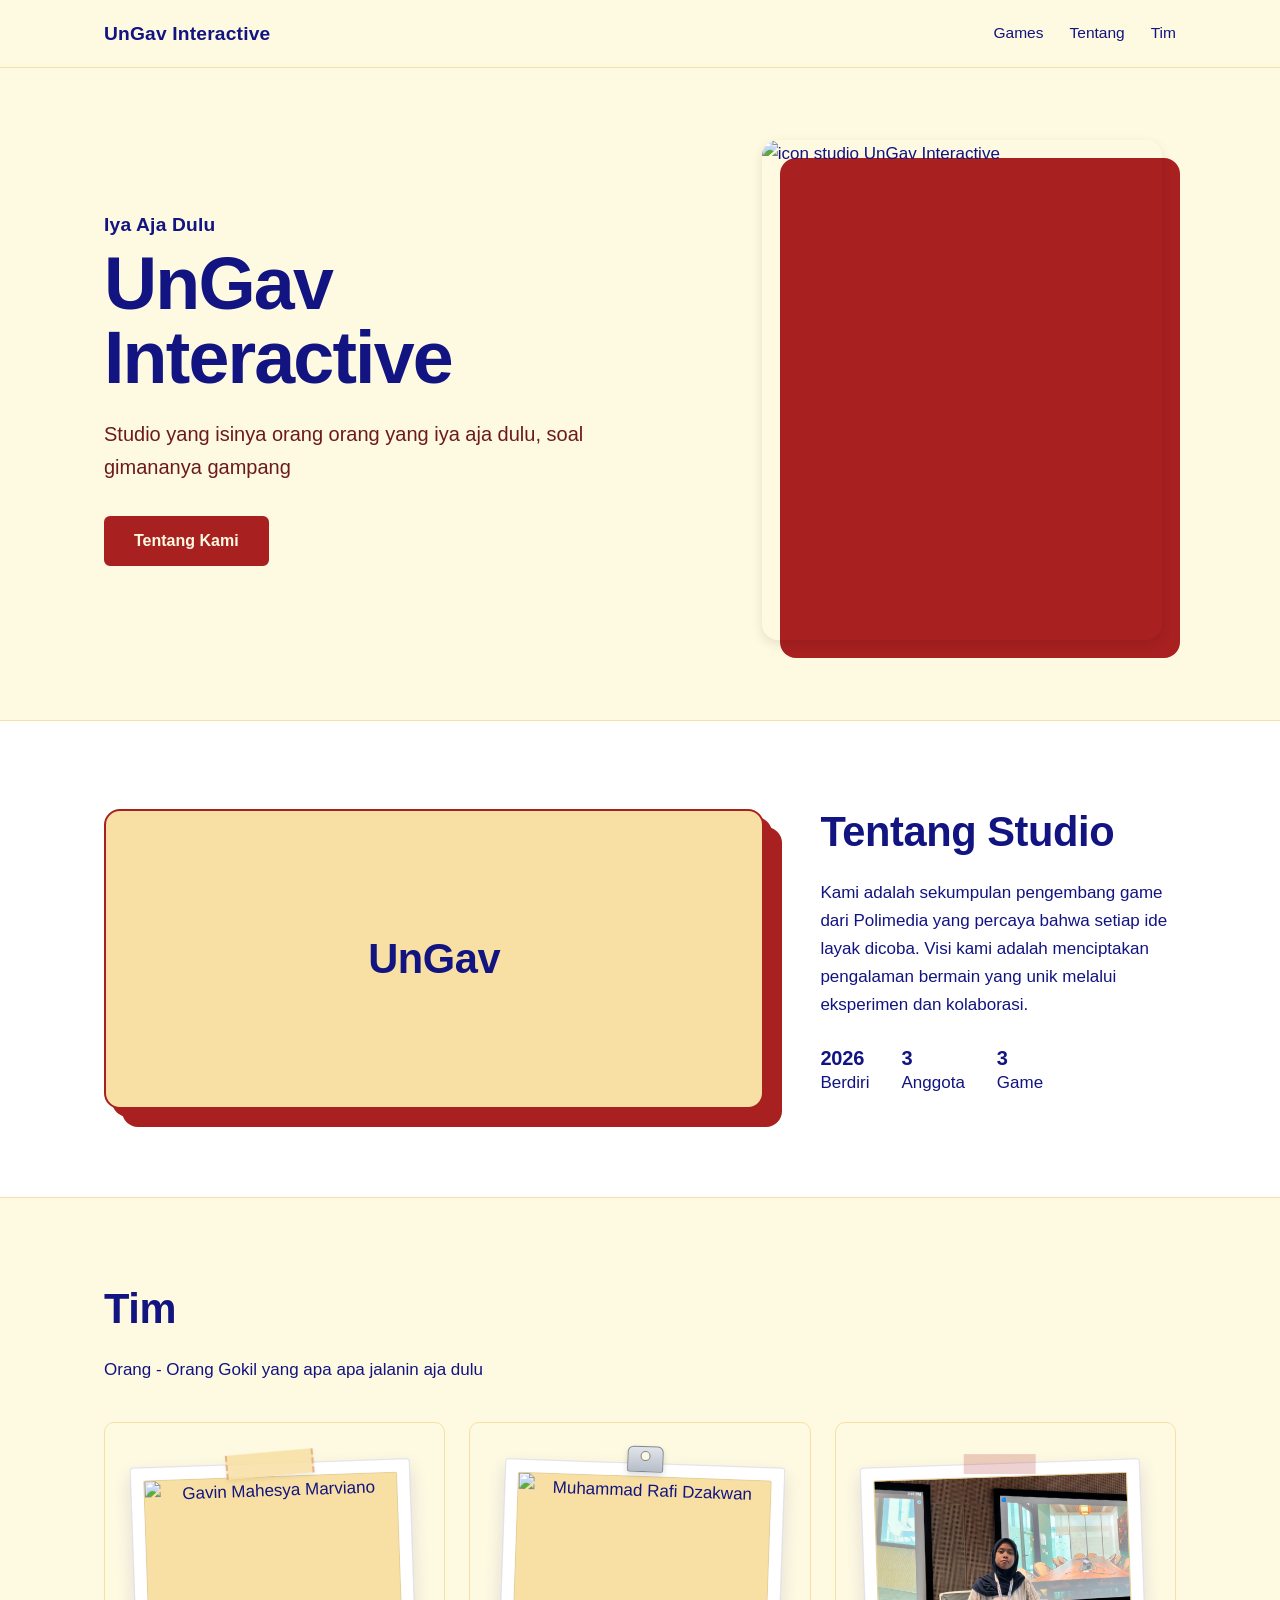
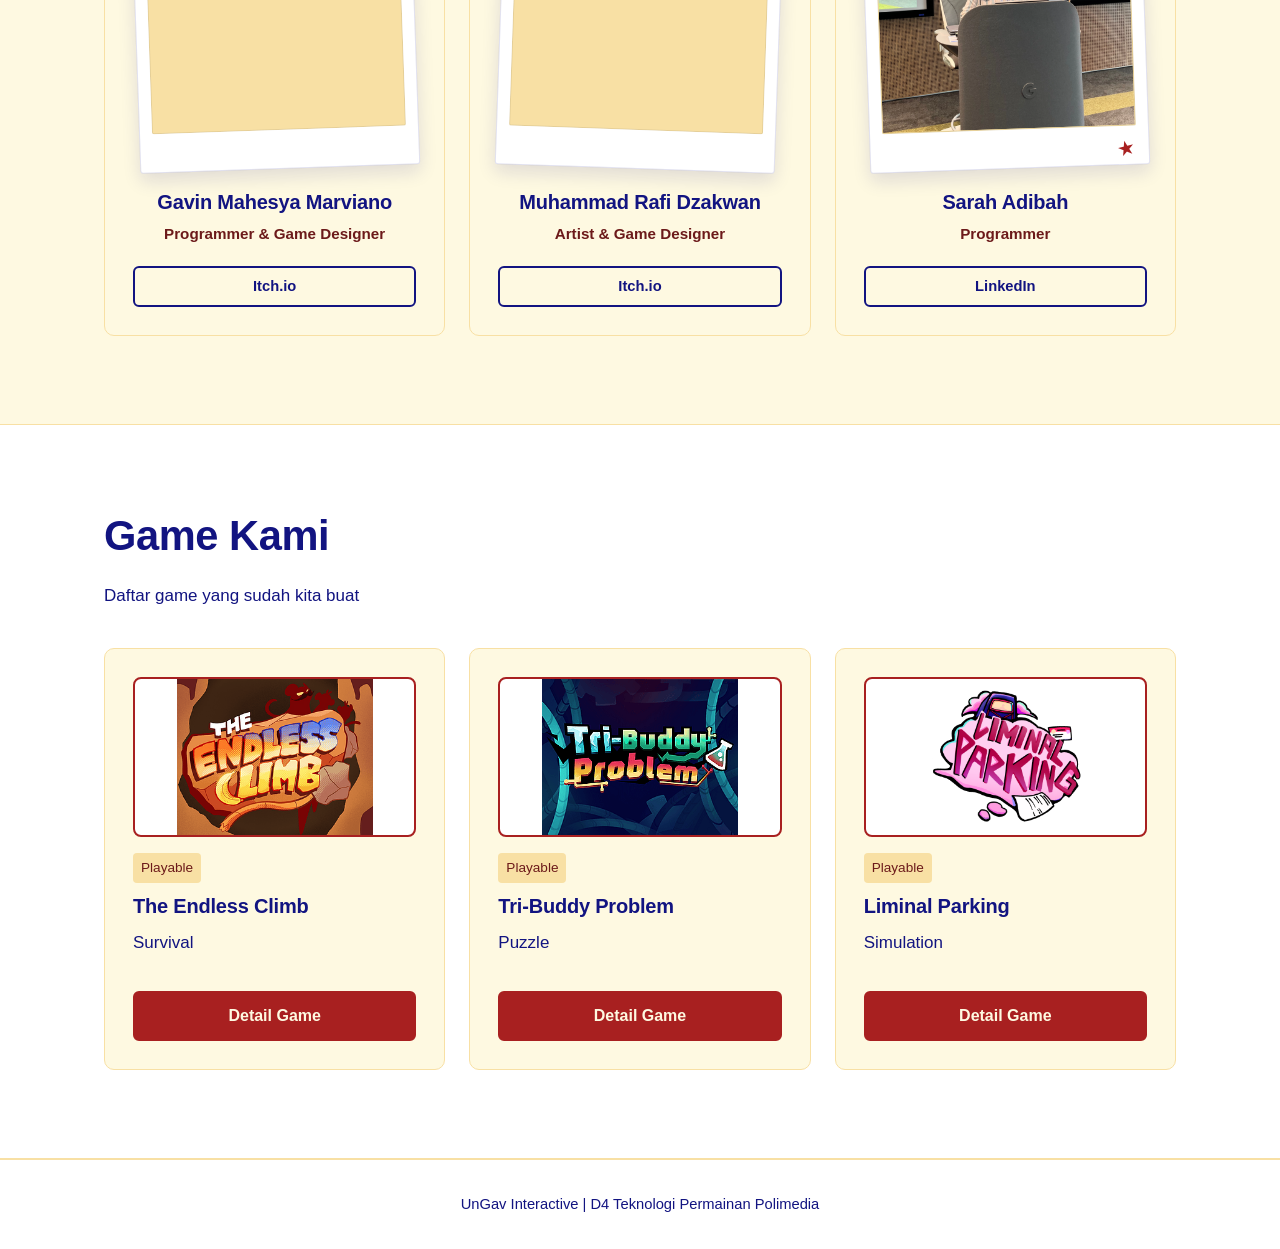
==== web-tim/index.html @ 2bffea1d "feat(web-tim): add team roles/links and isolate site into web-tim folder Timestamp: 22 Nov 2026, 14:" ====
<!DOCTYPE html>
<html lang="id">
<head>
    <meta charset="UTF-8">
    <meta name="viewport" content="width=device-width, initial-scale=1.0">
    <title>UnGav Interactive</title>
    <link rel="stylesheet" href="style.css">
</head>
<body>
    <header class="site-header">
        <div class="wrap bar">
            <a href="index.html" class="brand">UnGav Interactive</a>
            <button class="nav-toggle" id="navToggle" type="button" aria-label="Buka menu navigasi" aria-expanded="false" aria-controls="mainNav">
                <span></span>
                <span></span>
                <span></span>
            </button>
            <nav class="nav" id="mainNav">
                <a href="#games">Games</a>
                <a href="#tentang">Tentang</a>
                <a href="#tim">Tim</a>
            </nav>
        </div>
    </header>

    <section class="hero wrap">
        <div class="hero-grid">
            <div class="hero-copy">
                <h3 class="brand color-text">Iya Aja Dulu</h3>
                <h1>UnGav<br>Interactive</h1>
                <p class="lead">Studio yang isinya orang orang yang iya aja dulu, soal gimananya gampang</p>
                <div class="actions">
                    <a href="#tentang" class="btn">Tentang Kami</a>
                </div>
            </div>
            <div class="hero-art">
                <img src="images/icon-studio.png" alt="icon studio UnGav Interactive" class="img-full">
            </div>
        </div>
    </section>

    <section id="tentang" class="section section-tint">
        <div class="wrap about-grid">
            <div class="hero-art img-full">
                <div class="logo-fallback-container">
                    <h2 class="logo-fallback-text">UnGav</h2>
                </div>
            </div>
            <div class="about-text">
                <h2>Tentang Studio</h2>
                <p>Kami adalah sekumpulan pengembang game dari Polimedia yang percaya bahwa setiap ide layak dicoba. Visi kami adalah menciptakan pengalaman bermain yang unik melalui eksperimen dan kolaborasi.</p>
                <div class="stats-row">
                    <div>
                        <h3 class="m-0">2026</h3>
                        <span class="color-text">Berdiri</span>
                    </div>
                    <div>
                        <h3 class="m-0">3</h3>
                        <span class="color-text">Anggota</span>
                    </div>
                    <div>
                        <h3 class="m-0">3</h3>
                        <span class="color-text">Game</span>
                    </div>
                </div>
            </div>
        </div>
    </section>

    <section id="tim" class="section wrap">
        <div class="section-head">
            <div>
                <h2>Tim</h2>
                <p class="color-text">Orang - Orang Gokil yang apa apa jalanin aja dulu</p>
            </div>
        </div>
        <div class="services">
            <div class="panel text-center">
                <div class="polaroid deco-tape">
                    <img src="images/tim/gavin.webp" alt="Gavin Mahesya Marviano" class="team-photo">
                </div>
                <h3 class="m-0">Gavin Mahesya Marviano</h3>
                <p class="team-role">Programmer &amp; Game Designer</p>
                <a href="https://neevan42.itch.io/" target="_blank" rel="noopener noreferrer" class="btn btn-ghost btn-small team-link">Itch.io</a>
            </div>
            <div class="panel text-center">
                <div class="polaroid deco-clip">
                    <img src="images/tim/dzakwan.webp" alt="Muhammad Rafi Dzakwan" class="team-photo">
                </div>
                <h3 class="m-0">Muhammad Rafi Dzakwan</h3>
                <p class="team-role">Artist &amp; Game Designer</p>
                <a href="https://itch.io/profile/medvedd" target="_blank" rel="noopener noreferrer" class="btn btn-ghost btn-small team-link">Itch.io</a>
            </div>
            <div class="panel text-center">
                <div class="polaroid deco-sticker">
                    <img src="images/tim/sarah.webp" alt="Sarah Adibah" class="team-photo">
                </div>
                <h3 class="m-0">Sarah Adibah</h3>
                <p class="team-role">Programmer</p>
                <a href="https://www.linkedin.com/in/sarahadibah/" target="_blank" rel="noopener noreferrer" class="btn btn-ghost btn-small team-link">LinkedIn</a>
            </div>
        </div>
    </section>

    <section id="games" class="section section-tint">
        <div class="wrap">
            <div class="section-head">
                <div>
                    <h2>Game Kami</h2>
                    <p class="color-text">Daftar game yang sudah kita buat</p>
                </div>
            </div>
            <div class="services">
                <div class="panel">
                    <img src="images/game/endless-climb.png" alt="The Endless Climb" class="panel-img">
                    <span class="badge-playable">Playable</span>
                    <h3>The Endless Climb</h3>
                    <p>Survival</p>
                    <a href="game-endless-climb.html" class="btn btn-block">Detail Game</a>
                </div>
                <div class="panel">
                    <img src="images/game/tri-buddy-problem.png" alt="Tri-Buddy Problem" class="panel-img">
                    <span class="badge-playable">Playable</span>
                    <h3>Tri-Buddy Problem</h3>
                    <p>Puzzle</p>
                    <a href="game-tri-buddy.html" class="btn btn-block">Detail Game</a>
                </div>
                <div class="panel">
                    <img src="images/game/liminal-parking.png" alt="Liminal Parking" class="panel-img">
                    <span class="badge-playable">Playable</span>
                    <h3>Liminal Parking</h3>
                    <p>Simulation</p>
                    <a href="game-liminal-parking.html" class="btn btn-block">Detail Game</a>
                </div>
            </div>
        </div>
    </section>

    <footer class="site-footer">
        <div class="wrap">
            <p>UnGav Interactive | D4 Teknologi Permainan Polimedia</p>
        </div>
    </footer>

    <script src="ide.js"></script>
</body>
</html>
---- web-tim/style.css ----
@font-face {
    font-family: "Isometra";
    src: local("Isometra"),
         url("Isometra.woff2") format("woff2"),
         url("Isometra.ttf") format("truetype"),
         url("Isometra.otf") format("opentype");
    font-display: swap;
}

:root {
    --bg: #FEF9E1;
    --surface: #ffffff;
    --surface-2: #F8E0A4;
    --line: #A82020;
    --text: #121481;
    --muted: #6C1A1A;
    --amber: #A82020;
    --amber-deep: #6C1A1A;
    --ink: #FEF9E1;

    --radius: 10px;
    --font-display: "Isometra", "Bricolage Grotesque", "Segoe UI", sans-serif;
    --font-body: "Instrument Sans", "Segoe UI", Arial, sans-serif;
    --header-h: 68px;
}

* { box-sizing: border-box; }

html {
    scroll-behavior: smooth;
    scroll-padding-top: calc(var(--header-h) + 12px);
}

body {
    margin: 0;
    font-family: var(--font-body);
    font-size: 1.0625rem;
    line-height: 1.65;
    color: var(--text);
    background-color: var(--bg);
    overflow-x: hidden;
}

h1, h2, h3, .brand, .btn, button {
    font-family: var(--font-display);
    color: var(--text);
}

h1, h2, h3 {
    margin: 0;
    line-height: 1.1;
    letter-spacing: -0.01em;
}

h2 {
    font-size: clamp(1.8rem, 3.6vw, 2.6rem);
    font-weight: 800;
    margin-bottom: 24px;
}

h3 {
    font-size: 1.25rem;
    font-weight: 700;
    margin-bottom: 12px;
}

p {
    margin: 0 0 14px;
    max-width: 64ch;
    color: var(--text);
    overflow-wrap: break-word;
}

a { color: var(--text); }
a:hover { color: var(--amber); text-decoration: underline; }

strong { color: var(--text); font-weight: 600; }

img { display: block; max-width: 100%; height: auto; }

figure { margin: 0; }

:focus-visible {
    outline: 3px solid var(--amber);
    outline-offset: 3px;
}

.wrap {
    width: 100%;
    max-width: 1120px;
    margin: 0 auto;
    padding-inline: 24px;
}

/* Header & Navigation */
.site-header {
    position: sticky;
    top: 0;
    z-index: 50;
    height: var(--header-h);
    background: rgba(254, 249, 225, 0.95);
    backdrop-filter: blur(12px);
    -webkit-backdrop-filter: blur(12px);
    border-bottom: 1px solid var(--surface-2);
    display: flex;
    align-items: center;
}

.bar {
    height: 100%;
    display: flex;
    align-items: center;
    justify-content: space-between;
    gap: 24px;
}

.brand {
    color: var(--text);
    font-weight: 800;
    font-size: 1.2rem;
    letter-spacing: 0.01em;
    text-decoration: none;
    white-space: nowrap;
}
.brand:hover { color: var(--amber); text-decoration: none; }

.nav {
    display: flex;
    gap: 26px;
    margin-left: auto;
}

.nav a {
    color: var(--text);
    text-decoration: none;
    font-weight: 500;
    font-size: 0.97rem;
    padding: 6px 0;
    border-bottom: 2px solid transparent;
    transition: color 0.2s, border-color 0.2s;
    white-space: nowrap;
}
.nav a:hover { color: var(--amber); border-color: var(--text); text-decoration: none; }

/* Hamburger Button (hidden on desktop) */
.nav-toggle {
    display: none;
    flex-direction: column;
    justify-content: center;
    gap: 5px;
    width: 40px;
    height: 40px;
    padding: 8px;
    background: transparent;
    border: 2px solid var(--text);
    border-radius: 6px;
    cursor: pointer;
}

.nav-toggle span {
    display: block;
    width: 100%;
    height: 2.5px;
    background-color: var(--text);
    border-radius: 2px;
    transition: transform 0.25s ease, opacity 0.25s ease;
}

.nav-toggle.is-open span:nth-child(1) {
    transform: translateY(7.5px) rotate(45deg);
}
.nav-toggle.is-open span:nth-child(2) {
    opacity: 0;
}
.nav-toggle.is-open span:nth-child(3) {
    transform: translateY(-7.5px) rotate(-45deg);
}

/* Buttons */
.btn {
    display: inline-block;
    background: var(--amber);
    color: var(--ink);
    font-weight: 700;
    font-size: 1rem;
    line-height: 1;
    text-decoration: none;
    padding: 15px 28px;
    border: 2px solid var(--amber);
    border-radius: 6px;
    cursor: pointer;
    transition: background 0.2s, border-color 0.2s, color 0.2s;
}
.btn:hover { background: var(--amber-deep); border-color: var(--amber-deep); color: var(--ink); text-decoration: none; }

.btn-ghost {
    background: transparent;
    color: var(--text);
    border-color: var(--text);
}
.btn-ghost:hover { background: var(--surface-2); border-color: var(--text); color: var(--text); }

.btn-small { padding: 11px 20px; font-size: 0.92rem; }
.btn-block { width: 100%; margin-top: 20px; text-align: center; }

/* Hero */
.hero {
    padding-block: 72px 80px;
}

.hero-grid {
    display: grid;
    grid-template-columns: 1.15fr 0.85fr;
    gap: 64px;
    align-items: center;
}

.hero h1 {
    font-size: clamp(2.5rem, 6vw, 4.6rem);
    font-weight: 800;
    line-height: 1;
    letter-spacing: -0.025em;
    color: var(--text);
    text-wrap: balance;
}

.lead {
    margin: 24px 0 32px;
    font-size: 1.25rem;
    color: var(--muted);
    max-width: 44ch;
}

.actions {
    display: flex;
    flex-wrap: wrap;
    gap: 14px;
}

.hero-art {
    position: relative;
    justify-self: center;
    width: 100%;
    max-width: 400px;
}

.hero-art::before {
    content: "";
    position: absolute;
    inset: 18px -18px -18px 18px;
    background-color: var(--amber);
    border-radius: 16px;
    z-index: -1;
}

.hero-art img {
    position: relative;
    width: 100%;
    aspect-ratio: 4 / 5;
    object-fit: cover;
    border-radius: 16px;
    box-shadow: 0 4px 12px rgba(0, 0, 0, 0.1);
}

.hero-copy > * {
    animation: rise 0.7s cubic-bezier(0.2, 0.7, 0.2, 1) both;
}
.hero-copy > :nth-child(2) { animation-delay: 0.12s; }
.hero-copy > :nth-child(3) { animation-delay: 0.24s; }
.hero-art { animation: rise 0.9s 0.2s cubic-bezier(0.2, 0.7, 0.2, 1) both; }

@keyframes rise {
    from { opacity: 0; transform: translateY(22px); }
    to { opacity: 1; transform: none; }
}

/* Sections & Panels */
.section {
    padding-block: 88px;
}

.section-tint {
    background: var(--surface);
    border-top: 1px solid var(--surface-2);
    border-bottom: 1px solid var(--surface-2);
}

.panel {
    background: var(--bg);
    border: 1px solid var(--surface-2);
    border-radius: var(--radius);
    padding: 28px;
    display: flex;
    flex-direction: column;
}

.panel p { flex-grow: 1; }

.about-grid {
    display: grid;
    grid-template-columns: 1.3fr 0.7fr;
    gap: 56px;
    align-items: start;
}

.section-head {
    display: flex;
    align-items: baseline;
    justify-content: space-between;
    gap: 16px;
    margin-bottom: 24px;
}

/* Game Frame */
.game-frame {
    position: relative;
    width: 100%;
    max-width: 1000px;
    aspect-ratio: 16 / 9;
    margin: 0 auto;
    background: var(--surface-2);
    border: 2px solid var(--amber);
    border-radius: 14px;
    overflow: hidden;
    box-shadow: 8px 8px 0px var(--amber);
}

.game-cover {
    position: absolute;
    inset: 0;
    display: grid;
    place-items: center;
    background: var(--surface);
    z-index: 10;
}

.play {
    display: inline-flex;
    align-items: center;
    gap: 14px;
    padding: 18px 40px;
    font-size: 1.2rem;
    font-weight: 700;
    color: var(--ink);
    background: var(--amber);
    border: 0;
    border-radius: 999px;
    cursor: pointer;
    transition: background 0.2s, transform 0.2s;
}
.play:hover { background: var(--amber-deep); transform: scale(1.04); }

.play-icon {
    width: 0;
    height: 0;
    border-left: 14px solid currentColor;
    border-top: 9px solid transparent;
    border-bottom: 9px solid transparent;
}

.game-frame iframe {
    display: none;
    width: 100%;
    height: 100%;
    border: 0;
}

.game-frame.playing iframe { display: block; }
.game-frame.playing .game-cover { display: none; }

/* Grids */
.services {
    display: grid;
    grid-template-columns: repeat(3, 1fr);
    gap: 24px;
}

.steps {
    list-style: none;
    margin: 0;
    padding: 0;
    display: grid;
    grid-template-columns: repeat(4, 1fr);
    gap: 24px;
    counter-reset: step;
}

.steps li {
    position: relative;
    padding-top: 64px;
    counter-increment: step;
}

.steps li::before {
    content: counter(step);
    position: absolute;
    top: 0;
    left: 0;
    width: 44px;
    height: 44px;
    display: grid;
    place-items: center;
    font-family: var(--font-display);
    font-weight: 800;
    font-size: 1.2rem;
    color: var(--ink);
    background: var(--amber);
    border-radius: 50%;
    z-index: 1;
}

.steps strong {
    display: block;
    font-family: var(--font-display);
    font-size: 1.15rem;
    margin-bottom: 6px;
}

/* Gallery */
.gallery-section { padding-bottom: 72px; overflow: hidden; }
.gallery-wrap { position: relative; }
.gallery {
    display: flex;
    gap: 20px;
    overflow-x: auto;
    scroll-snap-type: x mandatory;
    padding: 50px calc(50vw - 130px);
    cursor: grab;
    scrollbar-width: none;
    -webkit-overflow-scrolling: touch;
}
.gallery::-webkit-scrollbar { display: none; }
.gallery.dragging { cursor: grabbing; scroll-snap-type: none; user-select: none; }

.slide {
    --s: 1;
    position: relative;
    flex: 0 0 260px;
    height: 360px;
    border-radius: 12px;
    overflow: hidden;
    scroll-snap-align: center;
    transform: scale(var(--s));
    transition: transform 0.15s linear, box-shadow 0.3s;
    box-shadow: 0 4px 12px rgba(0, 0, 0, 0.1);
}

.slide.active {
    box-shadow: 0 0 0 2px var(--text), 0 10px 20px rgba(0, 0, 0, 0.15);
}

.slide img {
    width: 100%;
    height: 100%;
    object-fit: cover;
    pointer-events: none;
    -webkit-user-drag: none;
}

.slide figcaption {
    position: absolute;
    inset: auto 0 0 0;
    padding: 48px 16px 16px;
    background: linear-gradient(transparent, rgba(254, 249, 225, 0.95));
    color: var(--text);
}

.slide figcaption strong { display: block; font-size: 1.05rem; }

.gallery-handle {
    position: absolute;
    top: 50%;
    left: 50%;
    transform: translate(-50%, -50%);
    z-index: 20;
    width: 56px;
    height: 56px;
    display: grid;
    place-items: center;
    font-size: 26px;
    color: var(--text);
    background: rgba(255, 255, 255, 0.6);
    backdrop-filter: blur(4px);
    -webkit-backdrop-filter: blur(4px);
    border: 1px solid var(--text);
    border-radius: 50%;
    pointer-events: none;
    transition: opacity 0.4s;
}
.gallery-handle.hide { opacity: 0; }

.gallery-nav {
    display: flex;
    justify-content: center;
    gap: 14px;
}

.round {
    width: 48px;
    height: 48px;
    font-size: 1.2rem;
    color: var(--text);
    background: var(--surface);
    border: 1px solid var(--text);
    border-radius: 50%;
    cursor: pointer;
    transition: background 0.2s, border-color 0.2s, color 0.2s;
}
.round:hover { background: var(--amber); border-color: var(--text); color: var(--text); }

/* Footer */
.site-footer {
    padding-block: 32px;
    text-align: center;
    color: var(--muted);
    font-size: 0.92rem;
    border-top: 1px solid var(--surface-2);
    background: var(--surface);
}
.site-footer p {
    margin: 0 auto;
}

/* Utility Classes */
.color-text { color: var(--text); }
.color-muted { color: var(--muted); }
.img-full { max-width: 100%; }
.aspect-4-3 { aspect-ratio: 4/3; }
.m-0 { margin: 0; }
.mb-12 { margin-bottom: 12px; }
.mb-20 { margin-bottom: 20px; }
.mt-24 { margin-top: 24px; }
.text-center { text-align: center; }
.font-600 { font-weight: 600; }

.stats-row {
    display: flex;
    flex-wrap: wrap;
    gap: 32px;
    margin: 28px 0 0;
}

/* Cover Game: pakai contain agar tidak terpotong */
.panel-img {
    width: 100%;
    aspect-ratio: 16 / 9;
    object-fit: contain;
    object-position: center;
    background-color: var(--surface);
    border-radius: 8px;
    margin-bottom: 16px;
    border: 2px solid var(--line);
}

/* Frame Polaroid Otomatis untuk Foto Tim */
.polaroid {
    position: relative;
    background-color: #ffffff;
    padding: 12px 12px 38px 12px;
    margin: 12px auto 22px;
    width: 100%;
    max-width: 280px;
    border: 1px solid rgba(18, 20, 129, 0.12);
    border-radius: 3px;
    box-shadow: 0 8px 18px rgba(18, 20, 129, 0.12);
    transition: transform 0.25s ease, box-shadow 0.25s ease;
}

/* Efek miring natural seperti ditempel */
.services .panel:nth-child(odd) .polaroid {
    transform: rotate(-2deg);
}
.services .panel:nth-child(even) .polaroid {
    transform: rotate(2deg);
}
.polaroid:hover {
    transform: rotate(0deg) scale(1.03);
    box-shadow: 0 12px 24px rgba(18, 20, 129, 0.18);
}

.team-photo {
    width: 100%;
    aspect-ratio: 1 / 1;
    object-fit: cover;
    object-position: top;
    background-color: var(--surface-2);
    border: 1px solid rgba(0, 0, 0, 0.08);
    border-radius: 2px;
    margin-bottom: 0;
}

/* Dekorasi 1: Solasi / Washi Tape di atas */
.deco-tape::before {
    content: "";
    position: absolute;
    top: -12px;
    left: 50%;
    transform: translateX(-50%) rotate(-3deg);
    width: 84px;
    height: 24px;
    background-color: rgba(248, 224, 164, 0.85);
    border-left: 2px dashed rgba(168, 32, 32, 0.25);
    border-right: 2px dashed rgba(168, 32, 32, 0.25);
    box-shadow: 0 2px 4px rgba(0, 0, 0, 0.08);
    z-index: 2;
}

/* Dekorasi 2: Klip Besi di atas */
.deco-clip::before {
    content: "";
    position: absolute;
    top: -18px;
    left: 50%;
    transform: translateX(-50%);
    width: 34px;
    height: 24px;
    background: linear-gradient(180deg, #e2e5ea 0%, #b7bdc8 100%);
    border: 1.5px solid #7d8590;
    border-radius: 6px 6px 2px 2px;
    box-shadow: 0 3px 6px rgba(0, 0, 0, 0.15);
    z-index: 2;
}
.deco-clip::after {
    content: "";
    position: absolute;
    top: -13px;
    left: 50%;
    transform: translateX(-50%);
    width: 8px;
    height: 8px;
    background-color: var(--bg);
    border: 1.5px solid #7d8590;
    border-radius: 50%;
    z-index: 3;
}

/* Dekorasi 3: Solasi tipis + Stiker di pojok bawah */
.deco-sticker::before {
    content: "";
    position: absolute;
    top: -10px;
    left: 50%;
    transform: translateX(-50%) rotate(2deg);
    width: 72px;
    height: 20px;
    background-color: rgba(168, 32, 32, 0.2);
    z-index: 2;
}
.deco-sticker::after {
    content: "★";
    position: absolute;
    bottom: 6px;
    right: 14px;
    font-size: 1.25rem;
    line-height: 1;
    color: var(--amber);
    transform: rotate(-12deg);
}

.team-role {
    color: var(--muted);
    font-size: 0.95rem;
    font-weight: 600;
    margin: 8px auto 20px;
}

.team-link {
    width: 100%;
    text-align: center;
}

.badge-playable {
    background: var(--surface-2);
    padding: 4px 8px;
    border-radius: 4px;
    font-size: 0.85rem;
    color: var(--muted);
    display: inline-block;
    margin-bottom: 12px;
    align-self: flex-start;
}

.badge-playable-main {
    background: var(--amber);
    color: var(--ink);
    padding: 4px 12px;
    border-radius: 4px;
    font-weight: 700;
    font-size: 0.85rem;
    display: inline-block;
    margin-bottom: 20px;
}

.section-game-header {
    padding-block: 40px;
}

.breadcrumb {
    color: var(--muted);
    margin-bottom: 24px;
}

.breadcrumb strong { color: var(--text); }

.game-controls-info {
    display: flex;
    justify-content: space-between;
    align-items: flex-start;
    gap: 16px;
    margin-top: 24px;
}

.controls-text {
    color: var(--text);
    margin-bottom: 4px;
    font-weight: 600;
}

.desktop-notice {
    color: var(--muted);
}

.steps-vertical {
    grid-template-columns: 1fr;
    gap: 20px;
}

.steps-vertical li {
    padding-top: 0;
    padding-left: 60px;
}

.steps-vertical li::before {
    width: 36px;
    height: 36px;
    font-size: 1rem;
}

.logo-fallback-container {
    width: 100%;
    height: 100%;
    min-height: 300px;
    background-color: var(--surface-2);
    border: 2px solid var(--amber);
    border-radius: 16px;
    display: flex;
    align-items: center;
    justify-content: center;
    box-shadow: 8px 8px 0px var(--amber);
}

.logo-fallback-text {
    margin: 0;
    color: var(--text);
}

/* =========================================
   RESPONSIVE BREAKPOINTS
   ========================================= */

/* Tablet (<= 900px) */
@media (max-width: 900px) {
    .hero {
        padding-block: 48px 56px;
    }

    .hero-grid,
    .about-grid {
        grid-template-columns: 1fr;
        gap: 40px;
    }

    .hero-art {
        max-width: 320px;
    }

    .section {
        padding-block: 64px;
    }

    .services {
        grid-template-columns: repeat(2, 1fr);
    }

    .steps {
        grid-template-columns: repeat(2, 1fr);
    }
}

/* Mobile Navigation (<= 768px) */
@media (max-width: 768px) {
    .nav-toggle {
        display: flex;
    }

    .nav {
        display: none;
        position: absolute;
        top: 100%;
        left: 0;
        right: 0;
        flex-direction: column;
        gap: 0;
        margin-left: 0;
        background: var(--bg);
        border-bottom: 2px solid var(--surface-2);
        box-shadow: 0 12px 24px rgba(18, 20, 129, 0.08);
        padding: 8px 20px 16px;
    }

    .nav.is-open {
        display: flex;
    }

    .nav a {
        padding: 12px 4px;
        font-size: 1rem;
        border-bottom: 1px solid var(--surface-2);
    }

    .nav a:last-child {
        border-bottom: none;
    }
}

/* Mobile (<= 600px) */
@media (max-width: 600px) {
    body {
        font-size: 1rem;
    }

    .wrap {
        padding-inline: 20px;
    }

    .brand {
        font-size: 1.08rem;
    }

    .hero {
        padding-block: 36px 52px;
    }

    .hero-grid {
        gap: 36px;
    }

    .lead {
        font-size: 1.05rem;
        margin: 16px 0 24px;
    }

    .hero-art {
        max-width: 260px;
    }

    .hero-art::before {
        inset: 10px -10px -10px 10px;
    }

    .section {
        padding-block: 52px;
    }

    .section-game-header {
        padding-block: 24px 36px;
    }

    h2 {
        margin-bottom: 16px;
    }

    .services,
    .steps {
        grid-template-columns: 1fr;
        gap: 20px;
    }

    .panel {
        padding: 20px;
    }

    .stats-row {
        display: grid;
        grid-template-columns: repeat(3, 1fr);
        gap: 16px;
    }

    .logo-fallback-container {
        min-height: 200px;
        box-shadow: 4px 4px 0px var(--amber);
    }

    .game-frame {
        border-radius: 10px;
        box-shadow: 4px 4px 0px var(--amber);
    }

    .play {
        padding: 12px 24px;
        font-size: 1rem;
        gap: 10px;
    }

    .play-icon {
        border-left-width: 10px;
        border-top-width: 7px;
        border-bottom-width: 7px;
    }

    .game-controls-info {
        flex-direction: column;
        align-items: stretch;
        gap: 12px;
    }

    .game-controls-info .btn {
        width: 100%;
        text-align: center;
    }

    .steps-vertical li {
        padding-left: 48px;
    }
}
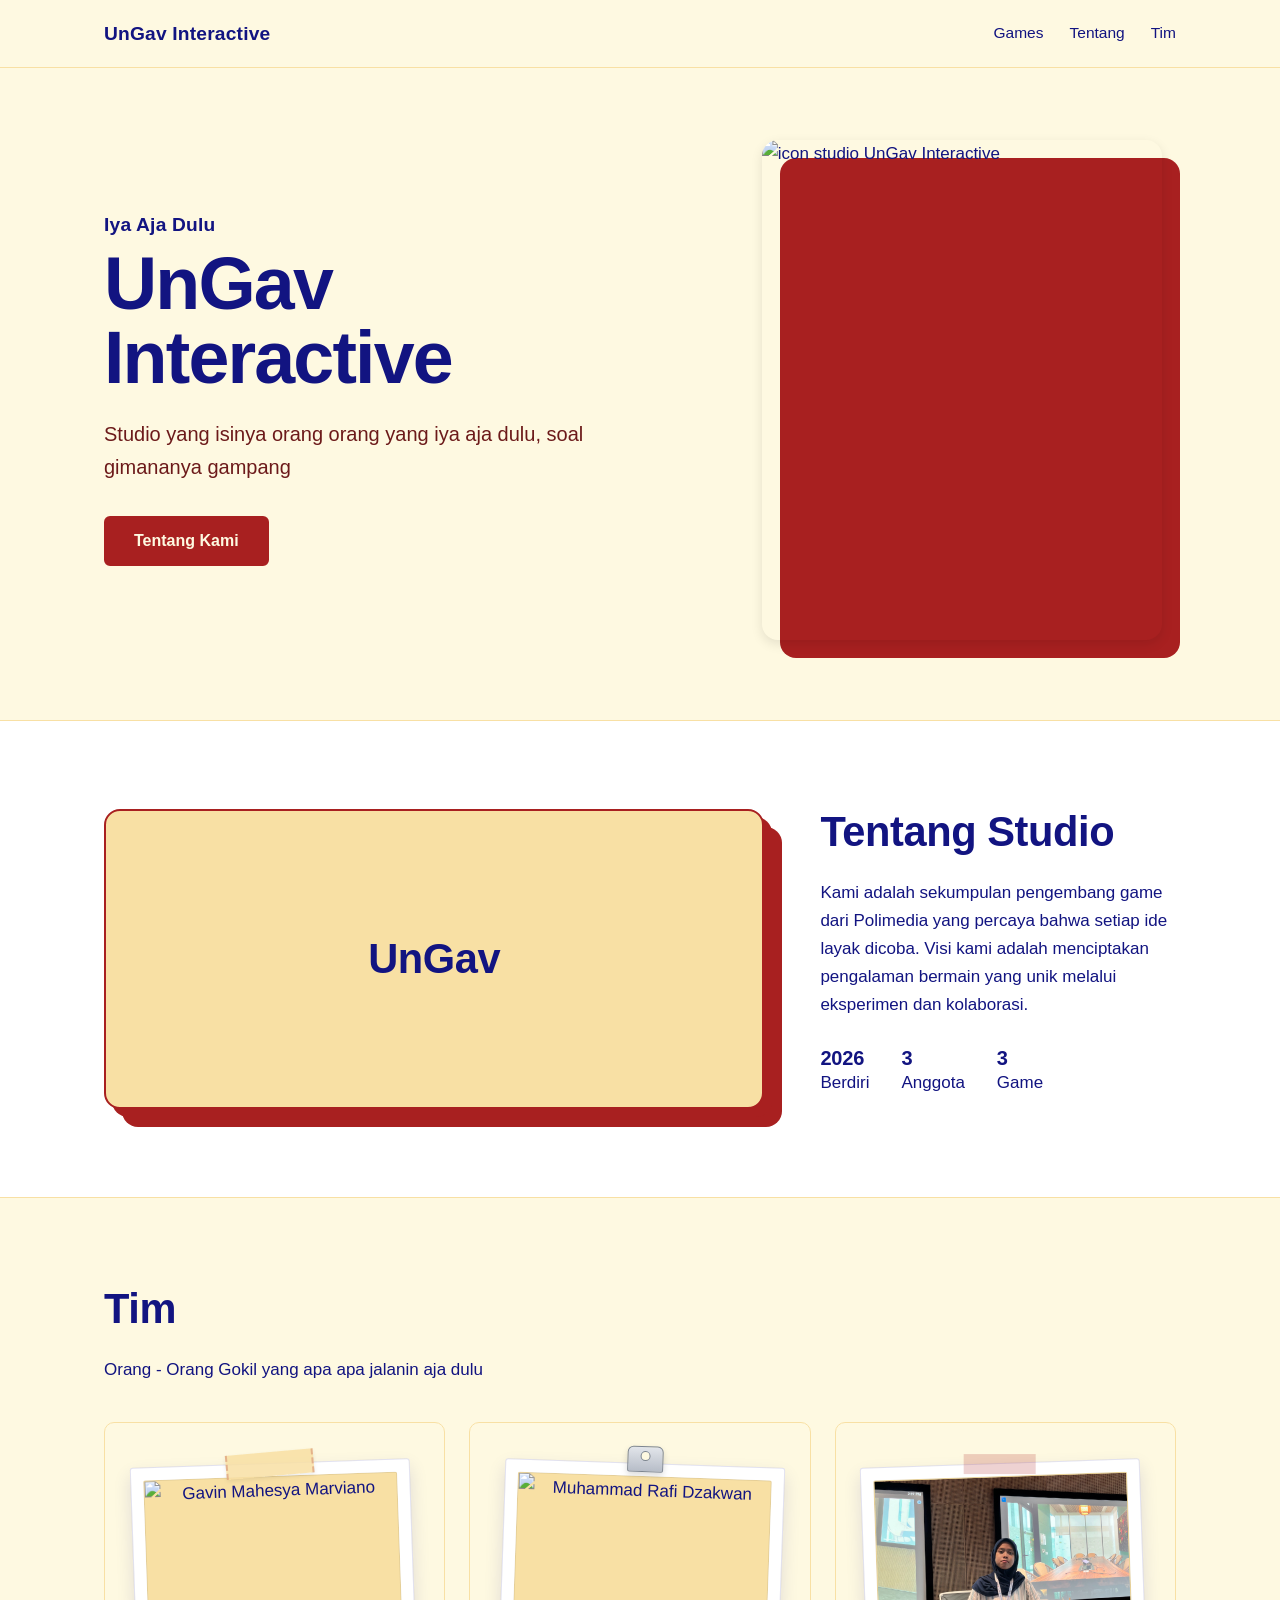
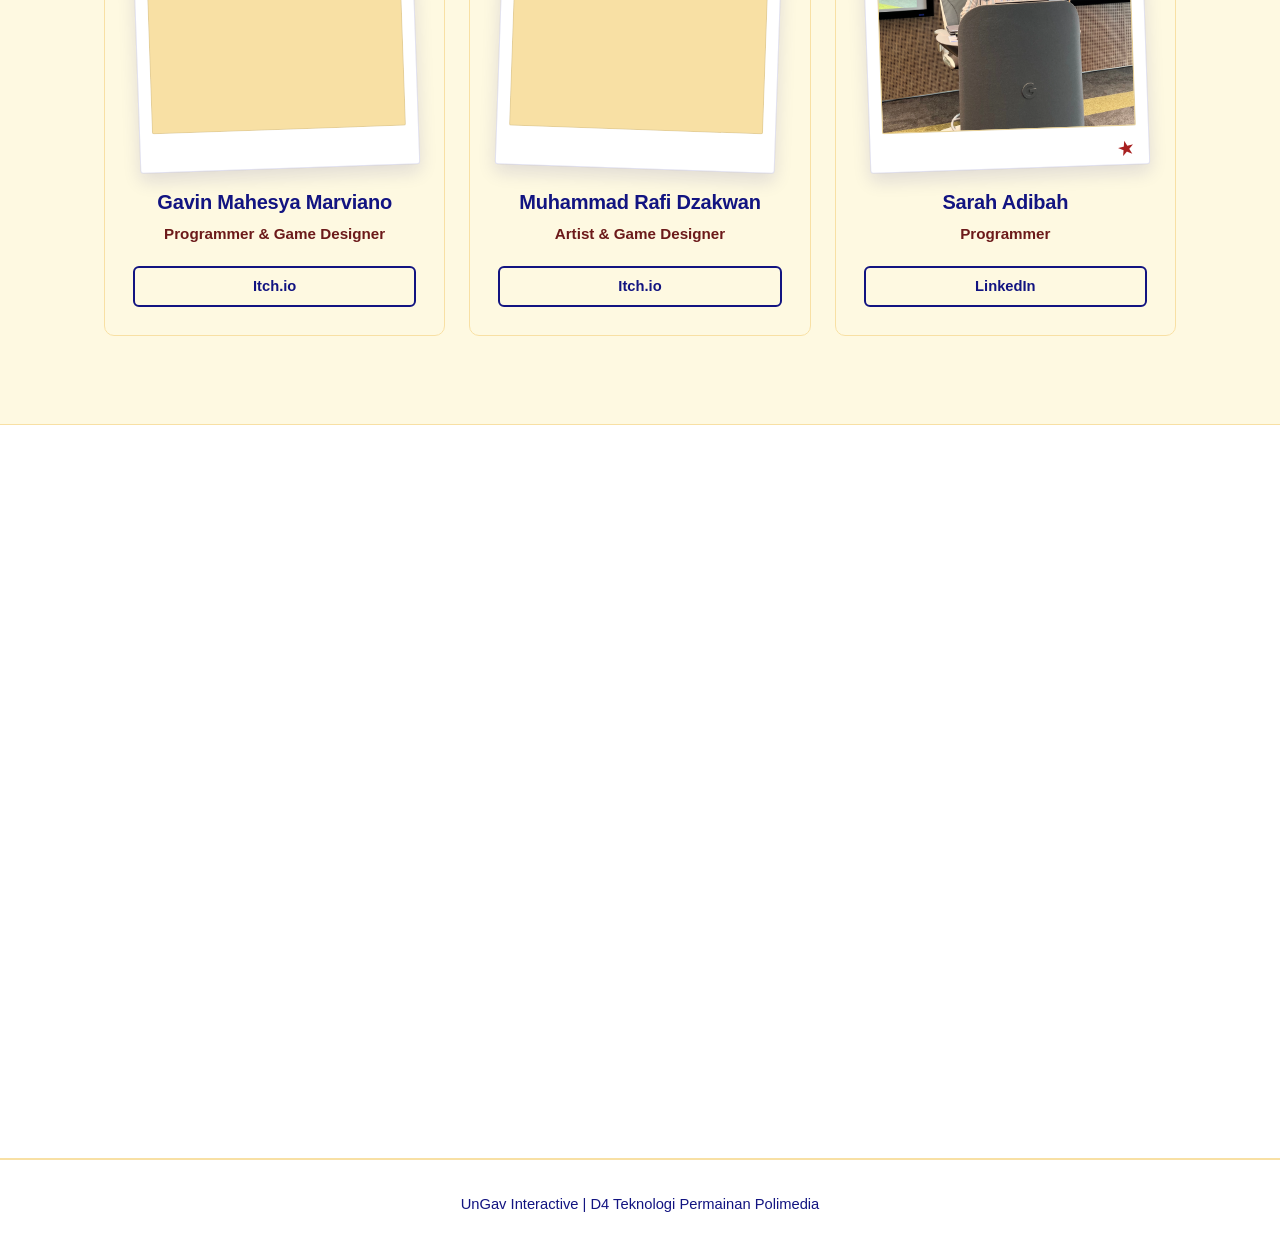
==== commit 91da5f65: "feat(web-tim): add AOS scroll animations and Vanilla Tilt effects Timestamp: 22 Nov 2026, 14:54 WIB " ====
--- a/web-tim/index.html
+++ b/web-tim/index.html
@@ -4,6 +4,7 @@
     <meta charset="UTF-8">
     <meta name="viewport" content="width=device-width, initial-scale=1.0">
     <title>UnGav Interactive</title>
+    <link rel="stylesheet" href="https://unpkg.com/aos@next/dist/aos.css" />
     <link rel="stylesheet" href="style.css">
 </head>
 <body>
@@ -33,7 +34,7 @@
                     <a href="#tentang" class="btn">Tentang Kami</a>
                 </div>
             </div>
-            <div class="hero-art">
+            <div class="hero-art" data-tilt data-tilt-max="8" data-tilt-speed="400">
                 <img src="images/icon-studio.png" alt="icon studio UnGav Interactive" class="img-full">
             </div>
         </div>
@@ -41,12 +42,12 @@
 
     <section id="tentang" class="section section-tint">
         <div class="wrap about-grid">
-            <div class="hero-art img-full">
-                <div class="logo-fallback-container">
+            <div class="hero-art img-full" data-aos="fade-right">
+                <div class="logo-fallback-container" data-tilt data-tilt-max="8" data-tilt-speed="400">
                     <h2 class="logo-fallback-text">UnGav</h2>
                 </div>
             </div>
-            <div class="about-text">
+            <div class="about-text" data-aos="fade-left" data-aos-delay="150">
                 <h2>Tentang Studio</h2>
                 <p>Kami adalah sekumpulan pengembang game dari Polimedia yang percaya bahwa setiap ide layak dicoba. Visi kami adalah menciptakan pengalaman bermain yang unik melalui eksperimen dan kolaborasi.</p>
                 <div class="stats-row">
@@ -68,14 +69,14 @@
     </section>
 
     <section id="tim" class="section wrap">
-        <div class="section-head">
+        <div class="section-head" data-aos="fade-up">
             <div>
                 <h2>Tim</h2>
                 <p class="color-text">Orang - Orang Gokil yang apa apa jalanin aja dulu</p>
             </div>
         </div>
         <div class="services">
-            <div class="panel text-center">
+            <div class="panel text-center" data-aos="fade-up" data-aos-delay="100" data-tilt data-tilt-max="6" data-tilt-speed="400">
                 <div class="polaroid deco-tape">
                     <img src="images/tim/gavin.webp" alt="Gavin Mahesya Marviano" class="team-photo">
                 </div>
@@ -83,7 +84,7 @@
                 <p class="team-role">Programmer &amp; Game Designer</p>
                 <a href="https://neevan42.itch.io/" target="_blank" rel="noopener noreferrer" class="btn btn-ghost btn-small team-link">Itch.io</a>
             </div>
-            <div class="panel text-center">
+            <div class="panel text-center" data-aos="fade-up" data-aos-delay="200" data-tilt data-tilt-max="6" data-tilt-speed="400">
                 <div class="polaroid deco-clip">
                     <img src="images/tim/dzakwan.webp" alt="Muhammad Rafi Dzakwan" class="team-photo">
                 </div>
@@ -91,7 +92,7 @@
                 <p class="team-role">Artist &amp; Game Designer</p>
                 <a href="https://itch.io/profile/medvedd" target="_blank" rel="noopener noreferrer" class="btn btn-ghost btn-small team-link">Itch.io</a>
             </div>
-            <div class="panel text-center">
+            <div class="panel text-center" data-aos="fade-up" data-aos-delay="300" data-tilt data-tilt-max="6" data-tilt-speed="400">
                 <div class="polaroid deco-sticker">
                     <img src="images/tim/sarah.webp" alt="Sarah Adibah" class="team-photo">
                 </div>
@@ -104,28 +105,28 @@
 
     <section id="games" class="section section-tint">
         <div class="wrap">
-            <div class="section-head">
+            <div class="section-head" data-aos="fade-up">
                 <div>
                     <h2>Game Kami</h2>
                     <p class="color-text">Daftar game yang sudah kita buat</p>
                 </div>
             </div>
             <div class="services">
-                <div class="panel">
+                <div class="panel" data-aos="zoom-in-up" data-aos-delay="100" data-tilt data-tilt-max="6" data-tilt-speed="400">
                     <img src="images/game/endless-climb.png" alt="The Endless Climb" class="panel-img">
                     <span class="badge-playable">Playable</span>
                     <h3>The Endless Climb</h3>
                     <p>Survival</p>
                     <a href="game-endless-climb.html" class="btn btn-block">Detail Game</a>
                 </div>
-                <div class="panel">
+                <div class="panel" data-aos="zoom-in-up" data-aos-delay="200" data-tilt data-tilt-max="6" data-tilt-speed="400">
                     <img src="images/game/tri-buddy-problem.png" alt="Tri-Buddy Problem" class="panel-img">
                     <span class="badge-playable">Playable</span>
                     <h3>Tri-Buddy Problem</h3>
                     <p>Puzzle</p>
                     <a href="game-tri-buddy.html" class="btn btn-block">Detail Game</a>
                 </div>
-                <div class="panel">
+                <div class="panel" data-aos="zoom-in-up" data-aos-delay="300" data-tilt data-tilt-max="6" data-tilt-speed="400">
                     <img src="images/game/liminal-parking.png" alt="Liminal Parking" class="panel-img">
                     <span class="badge-playable">Playable</span>
                     <h3>Liminal Parking</h3>
@@ -142,6 +143,8 @@
         </div>
     </footer>
 
+    <script src="https://unpkg.com/aos@next/dist/aos.js"></script>
+    <script src="https://cdnjs.cloudflare.com/ajax/libs/vanilla-tilt/1.8.1/vanilla-tilt.min.js"></script>
     <script src="ide.js"></script>
 </body>
 </html>
